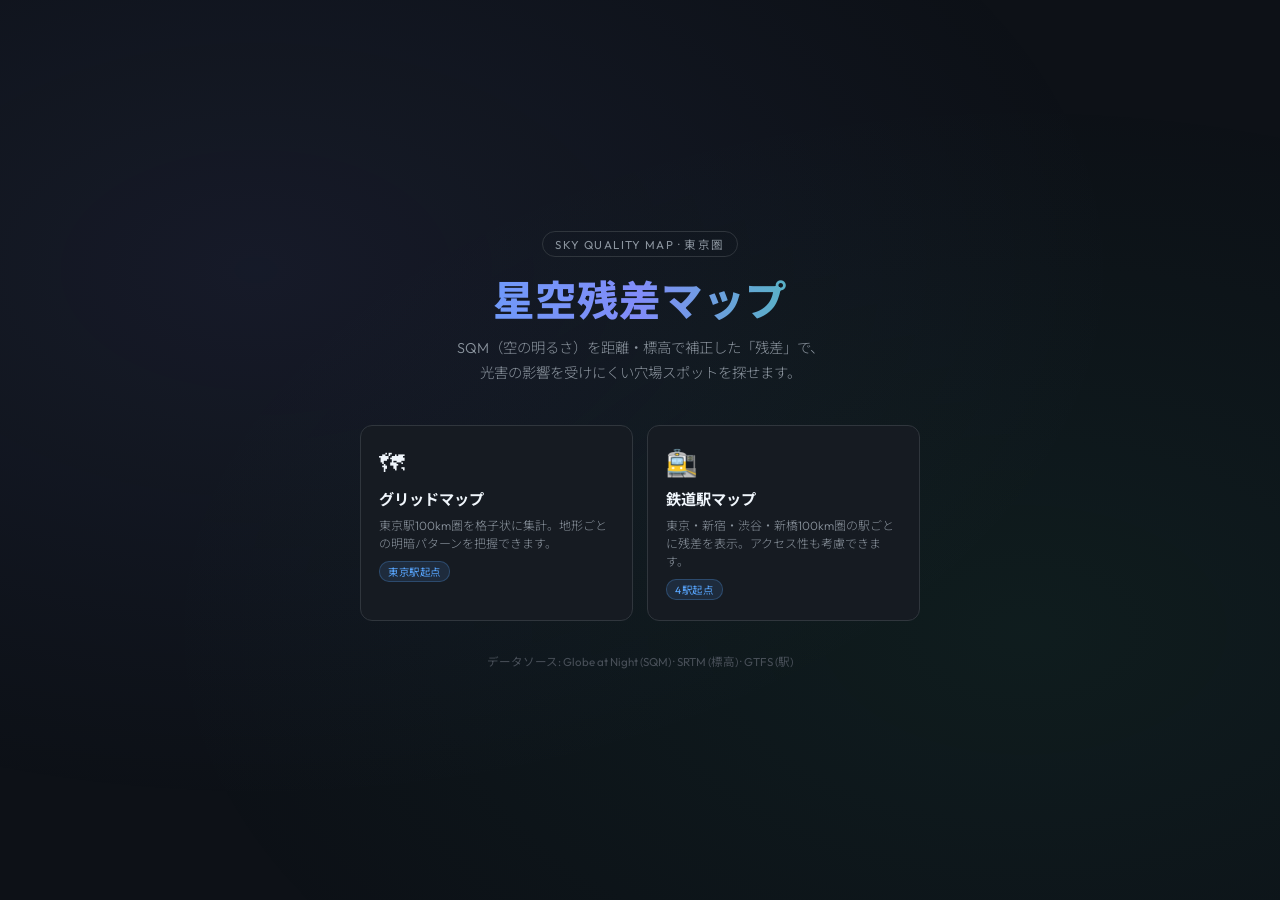
==== docs/index.html @ 7d4aeebb "Move web content to docs/ for GitHub Pages" ====
<!DOCTYPE html>
<html lang="ja">
<head>
  <meta charset="UTF-8">
  <meta name="viewport" content="width=device-width, initial-scale=1.0">
  <title>東京圏 星空マップ</title>
  <link href="https://fonts.googleapis.com/css2?family=Outfit:wght@300;400;600;800&family=Noto+Sans+JP:wght@300;400;700&display=swap" rel="stylesheet">
  <style>
    *, *::before, *::after { box-sizing: border-box; margin: 0; padding: 0; }
    body {
      font-family: 'Outfit', 'Noto Sans JP', sans-serif;
      background: #0d1117;
      color: #f0f6fc;
      min-height: 100dvh;
      display: flex;
      flex-direction: column;
      align-items: center;
      justify-content: center;
      padding: 32px 16px;
    }
    .stars {
      position: fixed; inset: 0; pointer-events: none; z-index: 0;
      background: radial-gradient(ellipse at 20% 30%, rgba(129,140,248,0.08) 0%, transparent 60%),
                  radial-gradient(ellipse at 80% 70%, rgba(52,211,153,0.06) 0%, transparent 60%);
    }
    .container {
      position: relative; z-index: 1;
      max-width: 560px; width: 100%;
      text-align: center;
    }
    .badge {
      display: inline-block;
      font-size: 0.72rem;
      letter-spacing: 0.12em;
      text-transform: uppercase;
      color: #8b949e;
      border: 1px solid #30363d;
      border-radius: 20px;
      padding: 4px 12px;
      margin-bottom: 20px;
    }
    h1 {
      font-size: clamp(1.8rem, 5vw, 2.6rem);
      font-weight: 800;
      line-height: 1.15;
      margin-bottom: 12px;
      background: linear-gradient(90deg, #60a5fa, #818cf8, #34d399);
      -webkit-background-clip: text;
      -webkit-text-fill-color: transparent;
    }
    .subtitle {
      font-size: 0.9rem;
      color: #8b949e;
      line-height: 1.7;
      margin-bottom: 40px;
      font-weight: 300;
    }
    .cards {
      display: grid;
      grid-template-columns: 1fr 1fr;
      gap: 14px;
      margin-bottom: 32px;
    }
    @media (max-width: 400px) { .cards { grid-template-columns: 1fr; } }
    .card {
      display: flex;
      flex-direction: column;
      gap: 8px;
      padding: 20px 18px;
      background: #161b22;
      border: 1px solid #30363d;
      border-radius: 12px;
      text-decoration: none;
      color: inherit;
      transition: border-color 0.2s, transform 0.15s, box-shadow 0.2s;
      text-align: left;
    }
    .card:hover {
      border-color: #58a6ff;
      transform: translateY(-2px);
      box-shadow: 0 8px 24px rgba(0,0,0,0.4);
    }
    .card-icon { font-size: 1.6rem; }
    .card-title {
      font-size: 0.95rem;
      font-weight: 700;
      color: #f0f6fc;
    }
    .card-desc {
      font-size: 0.75rem;
      color: #8b949e;
      line-height: 1.5;
      font-weight: 300;
    }
    .card-tag {
      display: inline-block;
      font-size: 0.65rem;
      letter-spacing: 0.06em;
      padding: 2px 8px;
      border-radius: 10px;
      background: rgba(88,166,255,0.12);
      color: #58a6ff;
      border: 1px solid rgba(88,166,255,0.25);
      width: fit-content;
    }
    .footer {
      font-size: 0.72rem;
      color: #484f58;
      margin-top: 8px;
    }
  </style>
</head>
<body>
<div class="stars"></div>
<div class="container">
  <div class="badge">Sky Quality Map · 東京圏</div>
  <h1>星空残差マップ</h1>
  <p class="subtitle">
    SQM（空の明るさ）を距離・標高で補正した「残差」で、<br>
    光害の影響を受けにくい穴場スポットを探せます。
  </p>
  <div class="cards">
    <a class="card" href="residuals_map.html">
      <div class="card-icon">🗺</div>
      <div class="card-title">グリッドマップ</div>
      <div class="card-desc">東京駅100km圏を格子状に集計。地形ごとの明暗パターンを把握できます。</div>
      <div class="card-tag">東京駅起点</div>
    </a>
    <a class="card" href="station_residuals_map.html">
      <div class="card-icon">🚉</div>
      <div class="card-title">鉄道駅マップ</div>
      <div class="card-desc">東京・新宿・渋谷・新橋100km圏の駅ごとに残差を表示。アクセス性も考慮できます。</div>
      <div class="card-tag">4駅起点</div>
    </a>
  </div>
  <p class="footer">データソース: Globe at Night (SQM) · SRTM (標高) · GTFS (駅)</p>
</div>
</body>
</html>
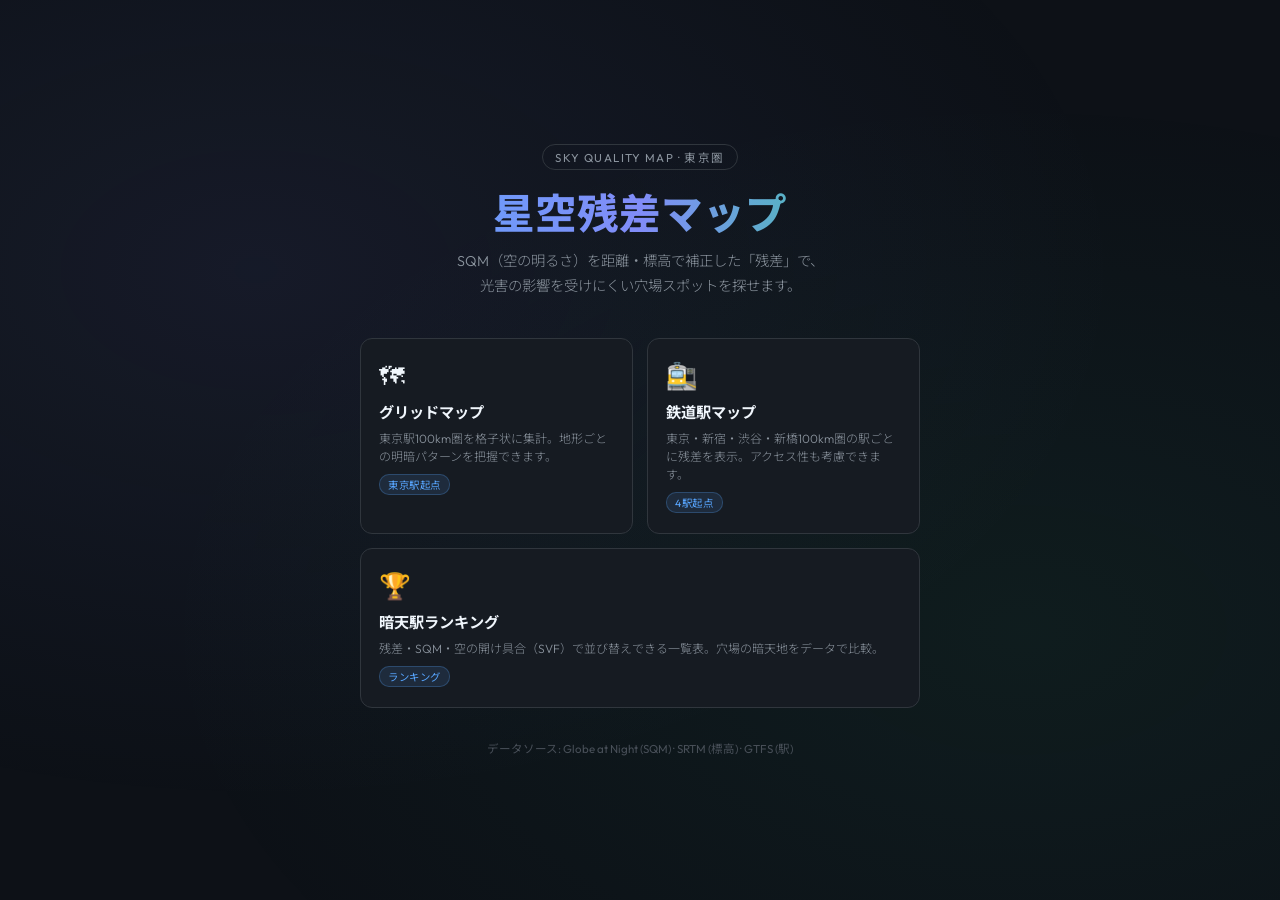
==== commit 77a951e6: "add ranking page with SVF; update JSON and index" ====
--- a/docs/index.html
+++ b/docs/index.html
@@ -132,6 +132,12 @@
       <div class="card-desc">東京・新宿・渋谷・新橋100km圏の駅ごとに残差を表示。アクセス性も考慮できます。</div>
       <div class="card-tag">4駅起点</div>
     </a>
+    <a class="card" href="ranking.html" style="grid-column: 1 / -1;">
+      <div class="card-icon">🏆</div>
+      <div class="card-title">暗天駅ランキング</div>
+      <div class="card-desc">残差・SQM・空の開け具合（SVF）で並び替えできる一覧表。穴場の暗天地をデータで比較。</div>
+      <div class="card-tag">ランキング</div>
+    </a>
   </div>
   <p class="footer">データソース: Globe at Night (SQM) · SRTM (標高) · GTFS (駅)</p>
 </div>
